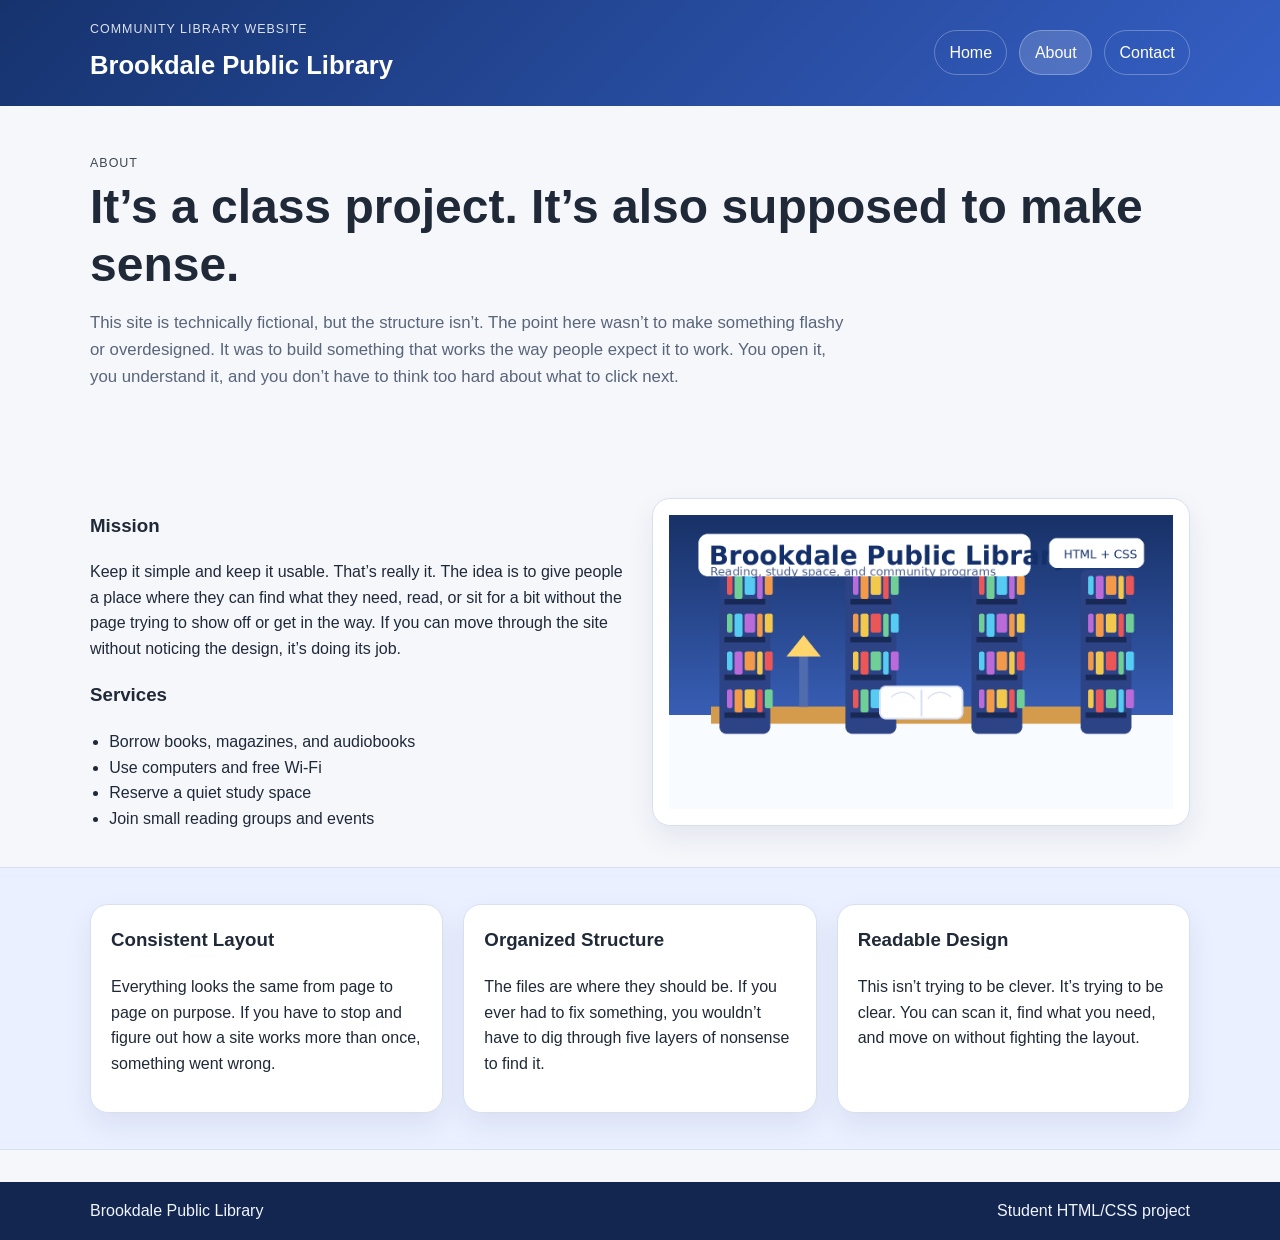
==== about.html @ 81ed8cd7 "Update about.html" ====
<!DOCTYPE html>
<html lang="en">
<head>
  <meta charset="UTF-8">
  <meta name="viewport" content="width=device-width, initial-scale=1.0">
  <title>Brookdale Public Library | About</title>
  <link rel="stylesheet" href="css/style.css">
</head>
<body>
  <header class="site-header">
    <div class="container header-row">
      <div>
        <p class="eyebrow">Community Library Website</p>
        <h1 class="site-title">Brookdale Public Library</h1>
      </div>
      <nav class="site-nav" aria-label="Main navigation">
        <a href="index.html">Home</a>
        <a class="active" href="about.html">About</a>
        <a href="contact.html">Contact</a>
      </nav>
    </div>
  </header>

  <main>
    <section class="page-banner">
      <div class="container">
        <p class="eyebrow">About</p>
        <h2>It’s a class project. It’s also supposed to make sense.</h2>
        <p class="lead narrow">
          This site is technically fictional, but the structure isn’t. The point here wasn’t to make something flashy or overdesigned.
          It was to build something that works the way people expect it to work. You open it, you understand it, and you don’t have to think too hard about what to click next.
        </p>
      </div>
    </section>

    <section class="section">
      <div class="container two-column">
        <div>
          <h3>Mission</h3>
          <p>
            Keep it simple and keep it usable. That’s really it.
            The idea is to give people a place where they can find what they need, read, or sit for a bit without the page trying to show off or get in the way.
            If you can move through the site without noticing the design, it’s doing its job.
          </p>

          <h3>Services</h3>
          <ul class="plain-list">
            <li>Borrow books, magazines, and audiobooks</li>
            <li>Use computers and free Wi-Fi</li>
            <li>Reserve a quiet study space</li>
            <li>Join small reading groups and events</li>
          </ul>
        </div>

        <div class="image-panel">
          <img src="images/library-banner.png" alt="Library shelves with books and a reading lamp">
        </div>
      </div>
    </section>

    <section class="section section-alt">
      <div class="container card-grid">
        <article class="card">
          <h3>Consistent Layout</h3>
          <p>
            Everything looks the same from page to page on purpose.
            If you have to stop and figure out how a site works more than once, something went wrong.
          </p>
        </article>

        <article class="card">
          <h3>Organized Structure</h3>
          <p>
            The files are where they should be. If you ever had to fix something, you wouldn’t have to dig through five layers of nonsense to find it.
          </p>
        </article>

        <article class="card">
          <h3>Readable Design</h3>
          <p>
            This isn’t trying to be clever. It’s trying to be clear.
            You can scan it, find what you need, and move on without fighting the layout.
          </p>
        </article>
      </div>
    </section>
  </main>

  <footer class="site-footer">
    <div class="container footer-row">
      <p>Brookdale Public Library</p>
      <p>Student HTML/CSS project</p>
    </div>
  </footer>
</body>
</html>
---- css/style.css ----
:root {
  --bg: #f5f7fb;
  --surface: #ffffff;
  --surface-alt: #eaf0ff;
  --text: #1f2937;
  --muted: #596579;
  --border: #d8e0f0;
  --accent: #3157b7;
  --accent-dark: #1f3d87;
  --shadow: 0 12px 28px rgba(20, 38, 85, 0.08);
}

* {
  box-sizing: border-box;
}

body {
  margin: 0;
  font-family: Arial, Helvetica, sans-serif;
  color: var(--text);
  background: var(--bg);
  line-height: 1.6;
}

a {
  color: var(--accent-dark);
}

img {
  max-width: 100%;
  display: block;
}

.container {
  width: min(1100px, calc(100% - 2rem));
  margin: 0 auto;
}

.site-header {
  background: linear-gradient(135deg, #16336e, #355fc5);
  color: #fff;
  padding: 1.25rem 0;
}

.header-row {
  display: flex;
  justify-content: space-between;
  align-items: center;
  gap: 1rem;
  flex-wrap: wrap;
}

.eyebrow {
  margin: 0 0 0.3rem;
  text-transform: uppercase;
  letter-spacing: 0.08em;
  font-size: 0.78rem;
  opacity: 0.85;
}

.site-title {
  margin: 0;
  font-size: clamp(1.6rem, 2vw, 2.2rem);
}

.site-nav {
  display: flex;
  gap: 0.75rem;
  flex-wrap: wrap;
}

.site-nav a {
  color: #fff;
  text-decoration: none;
  padding: 0.55rem 0.9rem;
  border-radius: 999px;
  border: 1px solid rgba(255, 255, 255, 0.28);
}

.site-nav a:hover,
.site-nav a.active {
  background: rgba(255, 255, 255, 0.16);
}

.hero,
.page-banner {
  padding: 3rem 0;
}

.hero-grid,
.two-column,
.info-grid {
  display: grid;
  gap: 1.5rem;
  align-items: center;
}

.hero-grid,
.two-column {
  grid-template-columns: repeat(2, minmax(0, 1fr));
}

.info-grid {
  grid-template-columns: repeat(2, minmax(0, 1fr));
}

.hero h2,
.page-banner h2,
.section-title {
  margin-top: 0;
  line-height: 1.2;
}

.hero h2,
.page-banner h2 {
  font-size: clamp(2rem, 4vw, 3rem);
  margin-bottom: 1rem;
}

.lead {
  color: var(--muted);
  font-size: 1.05rem;
}

.narrow {
  max-width: 760px;
}

.hero-image-card,
.image-panel,
.info-box,
.card {
  background: var(--surface);
  border: 1px solid var(--border);
  border-radius: 18px;
  box-shadow: var(--shadow);
}

.hero-image-card,
.image-panel {
  padding: 1rem;
}

.button-row {
  display: flex;
  gap: 0.75rem;
  flex-wrap: wrap;
  margin-top: 1.25rem;
}

.button {
  display: inline-block;
  background: var(--accent);
  color: #fff;
  text-decoration: none;
  padding: 0.8rem 1.15rem;
  border-radius: 12px;
  font-weight: 700;
}

.button-secondary {
  background: transparent;
  color: var(--accent-dark);
  border: 1px solid var(--accent-dark);
}

.section {
  padding: 2.25rem 0;
}

.section-alt {
  background: var(--surface-alt);
  border-top: 1px solid var(--border);
  border-bottom: 1px solid var(--border);
}

.card-grid,
.contact-grid {
  display: grid;
  gap: 1.25rem;
}

.card-grid {
  grid-template-columns: repeat(3, minmax(0, 1fr));
}

.contact-grid {
  grid-template-columns: repeat(2, minmax(0, 1fr));
}

.card,
.info-box {
  padding: 1.25rem;
}

.card h3,
.info-box h3 {
  margin-top: 0;
}

.plain-list {
  margin: 0;
  padding-left: 1.2rem;
}

.contact-card p {
  margin-bottom: 0;
}

.site-footer {
  background: #12264f;
  color: #f0f4ff;
  padding: 1rem 0;
  margin-top: 2rem;
}

.footer-row {
  display: flex;
  justify-content: space-between;
  gap: 1rem;
  flex-wrap: wrap;
}

.footer-row p {
  margin: 0;
}

@media (max-width: 800px) {
  .hero-grid,
  .two-column,
  .info-grid,
  .card-grid,
  .contact-grid {
    grid-template-columns: 1fr;
  }

  .site-nav {
    width: 100%;
  }
}
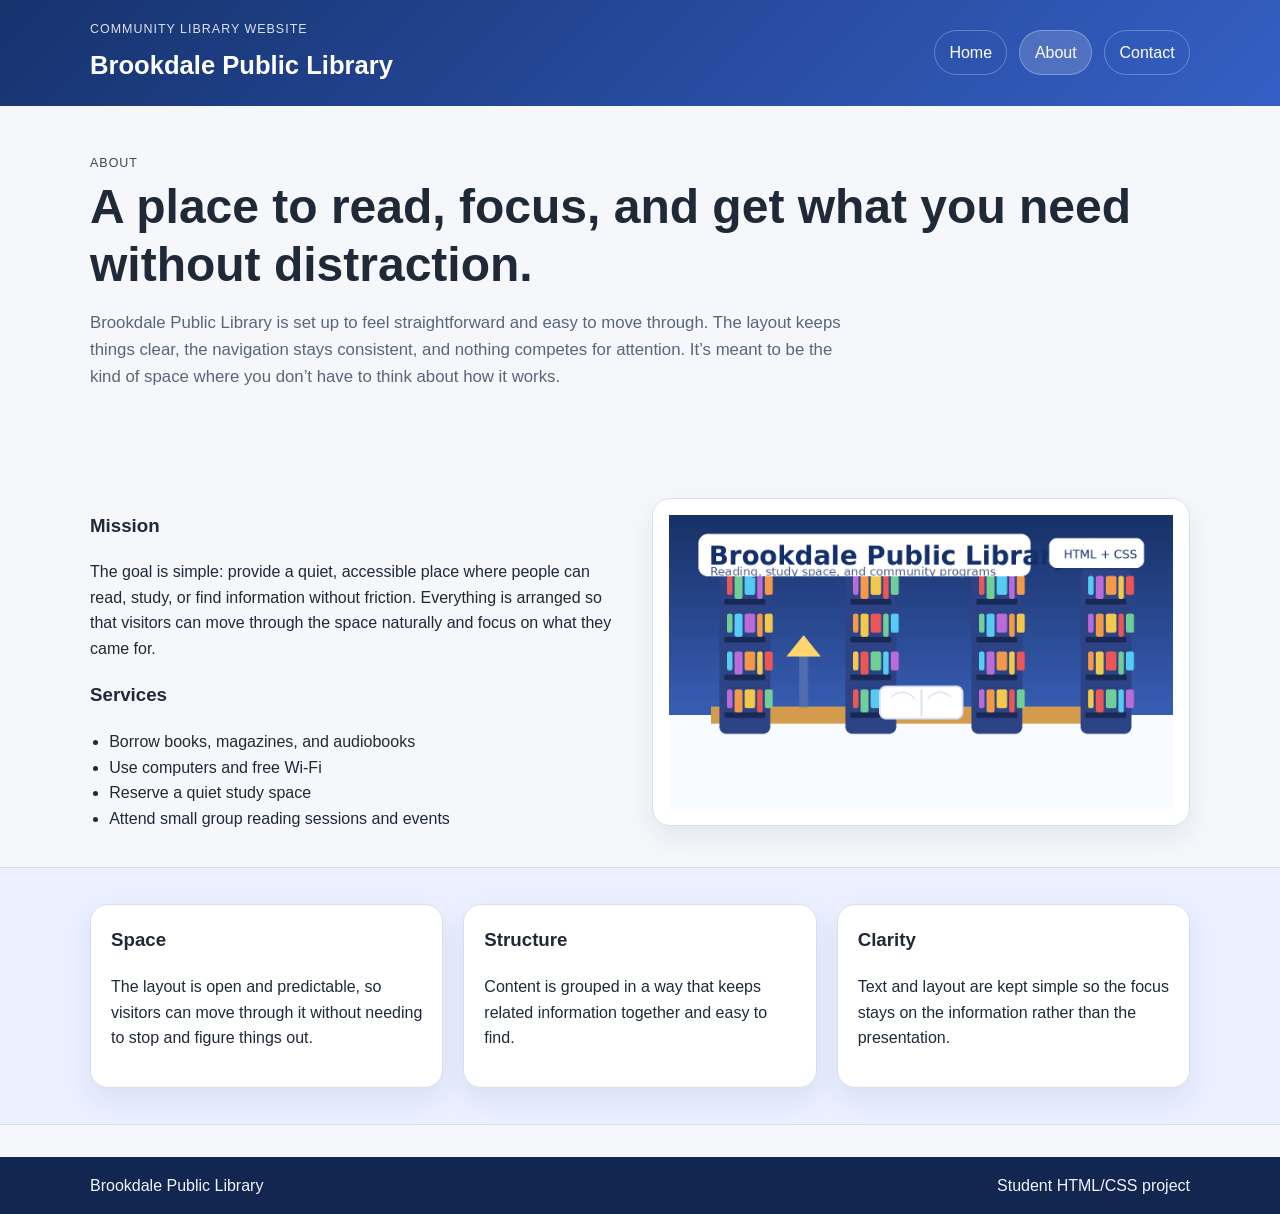
==== commit ae404430: "Update about.html" ====
--- a/about.html
+++ b/about.html
@@ -25,10 +25,11 @@
     <section class="page-banner">
       <div class="container">
         <p class="eyebrow">About</p>
-        <h2>It’s a class project. It’s also supposed to make sense.</h2>
+        <h2>A place to read, focus, and get what you need without distraction.</h2>
         <p class="lead narrow">
-          This site is technically fictional, but the structure isn’t. The point here wasn’t to make something flashy or overdesigned.
-          It was to build something that works the way people expect it to work. You open it, you understand it, and you don’t have to think too hard about what to click next.
+          Brookdale Public Library is set up to feel straightforward and easy to move through.
+          The layout keeps things clear, the navigation stays consistent, and nothing competes for attention.
+          It’s meant to be the kind of space where you don’t have to think about how it works.
         </p>
       </div>
     </section>
@@ -38,9 +39,8 @@
         <div>
           <h3>Mission</h3>
           <p>
-            Keep it simple and keep it usable. That’s really it.
-            The idea is to give people a place where they can find what they need, read, or sit for a bit without the page trying to show off or get in the way.
-            If you can move through the site without noticing the design, it’s doing its job.
+            The goal is simple: provide a quiet, accessible place where people can read, study, or find information without friction.
+            Everything is arranged so that visitors can move through the space naturally and focus on what they came for.
           </p>
 
           <h3>Services</h3>
@@ -48,7 +48,7 @@
             <li>Borrow books, magazines, and audiobooks</li>
             <li>Use computers and free Wi-Fi</li>
             <li>Reserve a quiet study space</li>
-            <li>Join small reading groups and events</li>
+            <li>Attend small group reading sessions and events</li>
           </ul>
         </div>
 
@@ -61,25 +61,23 @@
     <section class="section section-alt">
       <div class="container card-grid">
         <article class="card">
-          <h3>Consistent Layout</h3>
+          <h3>Space</h3>
           <p>
-            Everything looks the same from page to page on purpose.
-            If you have to stop and figure out how a site works more than once, something went wrong.
+            The layout is open and predictable, so visitors can move through it without needing to stop and figure things out.
           </p>
         </article>
 
         <article class="card">
-          <h3>Organized Structure</h3>
+          <h3>Structure</h3>
           <p>
-            The files are where they should be. If you ever had to fix something, you wouldn’t have to dig through five layers of nonsense to find it.
+            Content is grouped in a way that keeps related information together and easy to find.
           </p>
         </article>
 
         <article class="card">
-          <h3>Readable Design</h3>
+          <h3>Clarity</h3>
           <p>
-            This isn’t trying to be clever. It’s trying to be clear.
-            You can scan it, find what you need, and move on without fighting the layout.
+            Text and layout are kept simple so the focus stays on the information rather than the presentation.
           </p>
         </article>
       </div>
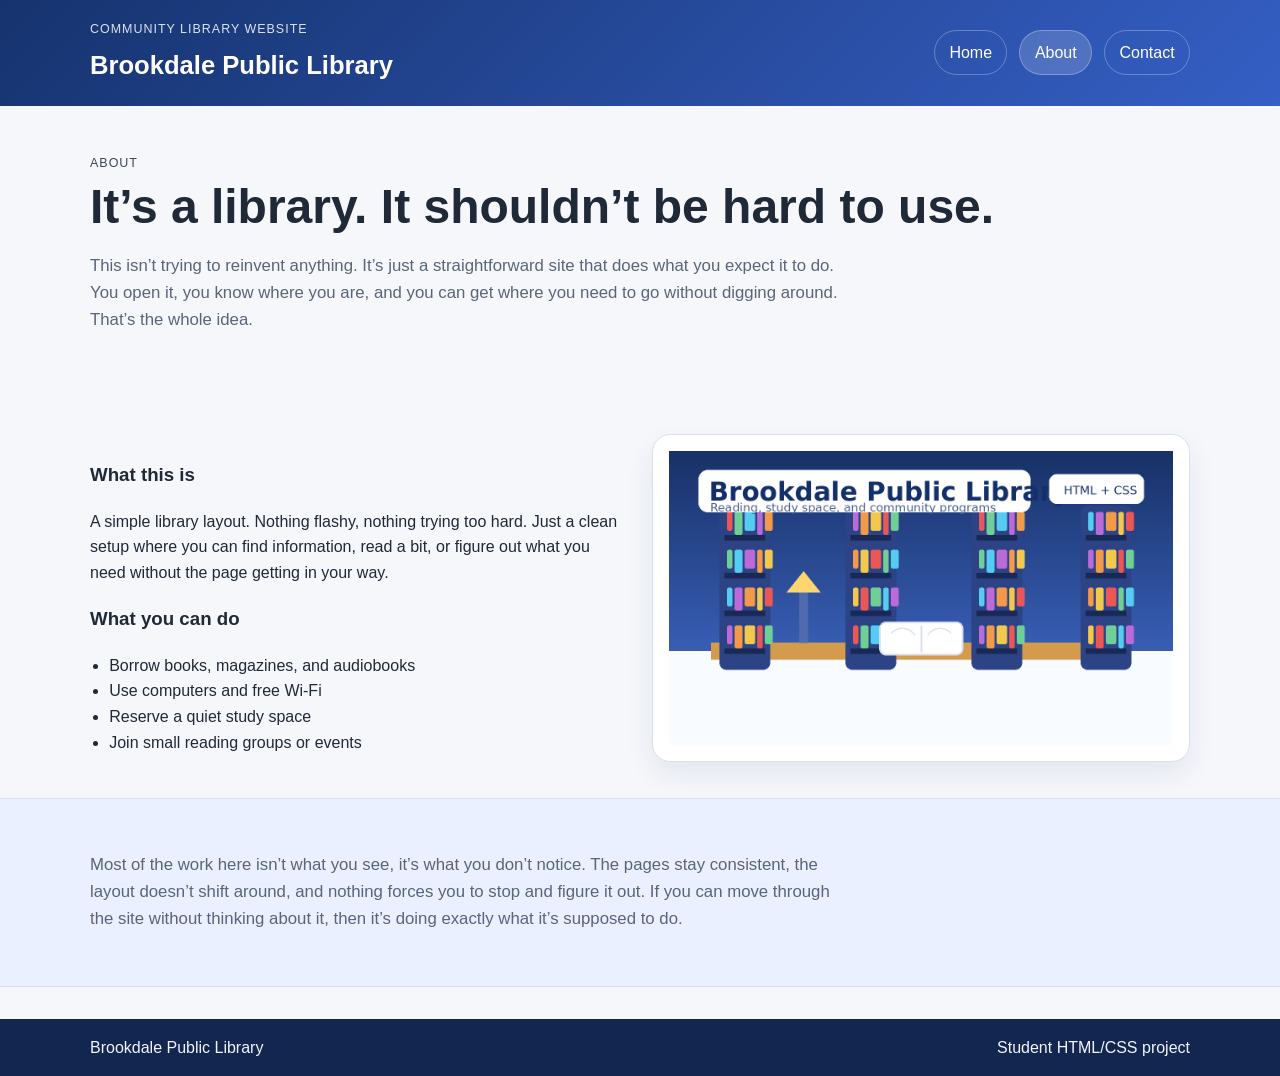
==== commit d0cf216a: "Update about.html" ====
--- a/about.html
+++ b/about.html
@@ -25,11 +25,11 @@
     <section class="page-banner">
       <div class="container">
         <p class="eyebrow">About</p>
-        <h2>A place to read, focus, and get what you need without distraction.</h2>
+        <h2>It’s a library. It shouldn’t be hard to use.</h2>
         <p class="lead narrow">
-          Brookdale Public Library is set up to feel straightforward and easy to move through.
-          The layout keeps things clear, the navigation stays consistent, and nothing competes for attention.
-          It’s meant to be the kind of space where you don’t have to think about how it works.
+          This isn’t trying to reinvent anything. It’s just a straightforward site that does what you expect it to do.
+          You open it, you know where you are, and you can get where you need to go without digging around.
+          That’s the whole idea.
         </p>
       </div>
     </section>
@@ -37,18 +37,18 @@
     <section class="section">
       <div class="container two-column">
         <div>
-          <h3>Mission</h3>
+          <h3>What this is</h3>
           <p>
-            The goal is simple: provide a quiet, accessible place where people can read, study, or find information without friction.
-            Everything is arranged so that visitors can move through the space naturally and focus on what they came for.
+            A simple library layout. Nothing flashy, nothing trying too hard.
+            Just a clean setup where you can find information, read a bit, or figure out what you need without the page getting in your way.
           </p>
 
-          <h3>Services</h3>
+          <h3>What you can do</h3>
           <ul class="plain-list">
             <li>Borrow books, magazines, and audiobooks</li>
             <li>Use computers and free Wi-Fi</li>
             <li>Reserve a quiet study space</li>
-            <li>Attend small group reading sessions and events</li>
+            <li>Join small reading groups or events</li>
           </ul>
         </div>
 
@@ -59,27 +59,12 @@
     </section>
 
     <section class="section section-alt">
-      <div class="container card-grid">
-        <article class="card">
-          <h3>Space</h3>
-          <p>
-            The layout is open and predictable, so visitors can move through it without needing to stop and figure things out.
-          </p>
-        </article>
-
-        <article class="card">
-          <h3>Structure</h3>
-          <p>
-            Content is grouped in a way that keeps related information together and easy to find.
-          </p>
-        </article>
-
-        <article class="card">
-          <h3>Clarity</h3>
-          <p>
-            Text and layout are kept simple so the focus stays on the information rather than the presentation.
-          </p>
-        </article>
+      <div class="container">
+        <p class="lead narrow">
+          Most of the work here isn’t what you see, it’s what you don’t notice.
+          The pages stay consistent, the layout doesn’t shift around, and nothing forces you to stop and figure it out.
+          If you can move through the site without thinking about it, then it’s doing exactly what it’s supposed to do.
+        </p>
       </div>
     </section>
   </main>
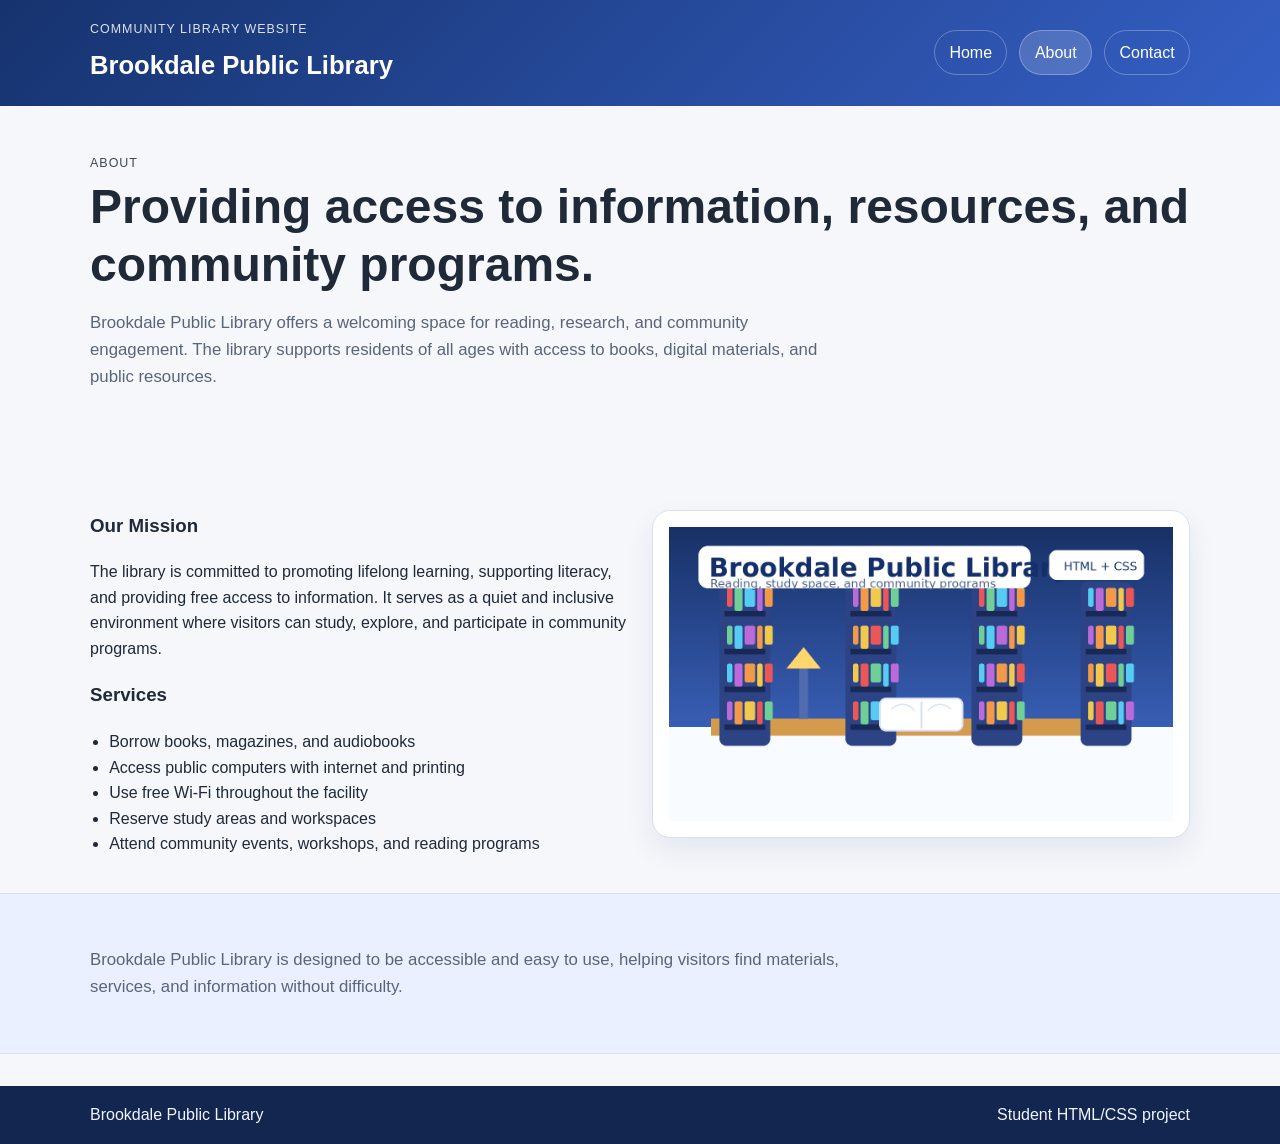
==== commit 47301639: "Update about.html" ====
--- a/about.html
+++ b/about.html
@@ -25,11 +25,10 @@
     <section class="page-banner">
       <div class="container">
         <p class="eyebrow">About</p>
-        <h2>It’s a library. It shouldn’t be hard to use.</h2>
+        <h2>Providing access to information, resources, and community programs.</h2>
         <p class="lead narrow">
-          This isn’t trying to reinvent anything. It’s just a straightforward site that does what you expect it to do.
-          You open it, you know where you are, and you can get where you need to go without digging around.
-          That’s the whole idea.
+          Brookdale Public Library offers a welcoming space for reading, research, and community engagement.
+          The library supports residents of all ages with access to books, digital materials, and public resources.
         </p>
       </div>
     </section>
@@ -37,18 +36,20 @@
     <section class="section">
       <div class="container two-column">
         <div>
-          <h3>What this is</h3>
+          <h3>Our Mission</h3>
           <p>
-            A simple library layout. Nothing flashy, nothing trying too hard.
-            Just a clean setup where you can find information, read a bit, or figure out what you need without the page getting in your way.
+            The library is committed to promoting lifelong learning, supporting literacy, and providing free access
+            to information. It serves as a quiet and inclusive environment where visitors can study, explore,
+            and participate in community programs.
           </p>
 
-          <h3>What you can do</h3>
+          <h3>Services</h3>
           <ul class="plain-list">
             <li>Borrow books, magazines, and audiobooks</li>
-            <li>Use computers and free Wi-Fi</li>
-            <li>Reserve a quiet study space</li>
-            <li>Join small reading groups or events</li>
+            <li>Access public computers with internet and printing</li>
+            <li>Use free Wi-Fi throughout the facility</li>
+            <li>Reserve study areas and workspaces</li>
+            <li>Attend community events, workshops, and reading programs</li>
           </ul>
         </div>
 
@@ -61,9 +62,8 @@
     <section class="section section-alt">
       <div class="container">
         <p class="lead narrow">
-          Most of the work here isn’t what you see, it’s what you don’t notice.
-          The pages stay consistent, the layout doesn’t shift around, and nothing forces you to stop and figure it out.
-          If you can move through the site without thinking about it, then it’s doing exactly what it’s supposed to do.
+          Brookdale Public Library is designed to be accessible and easy to use, helping visitors find materials,
+          services, and information without difficulty.
         </p>
       </div>
     </section>
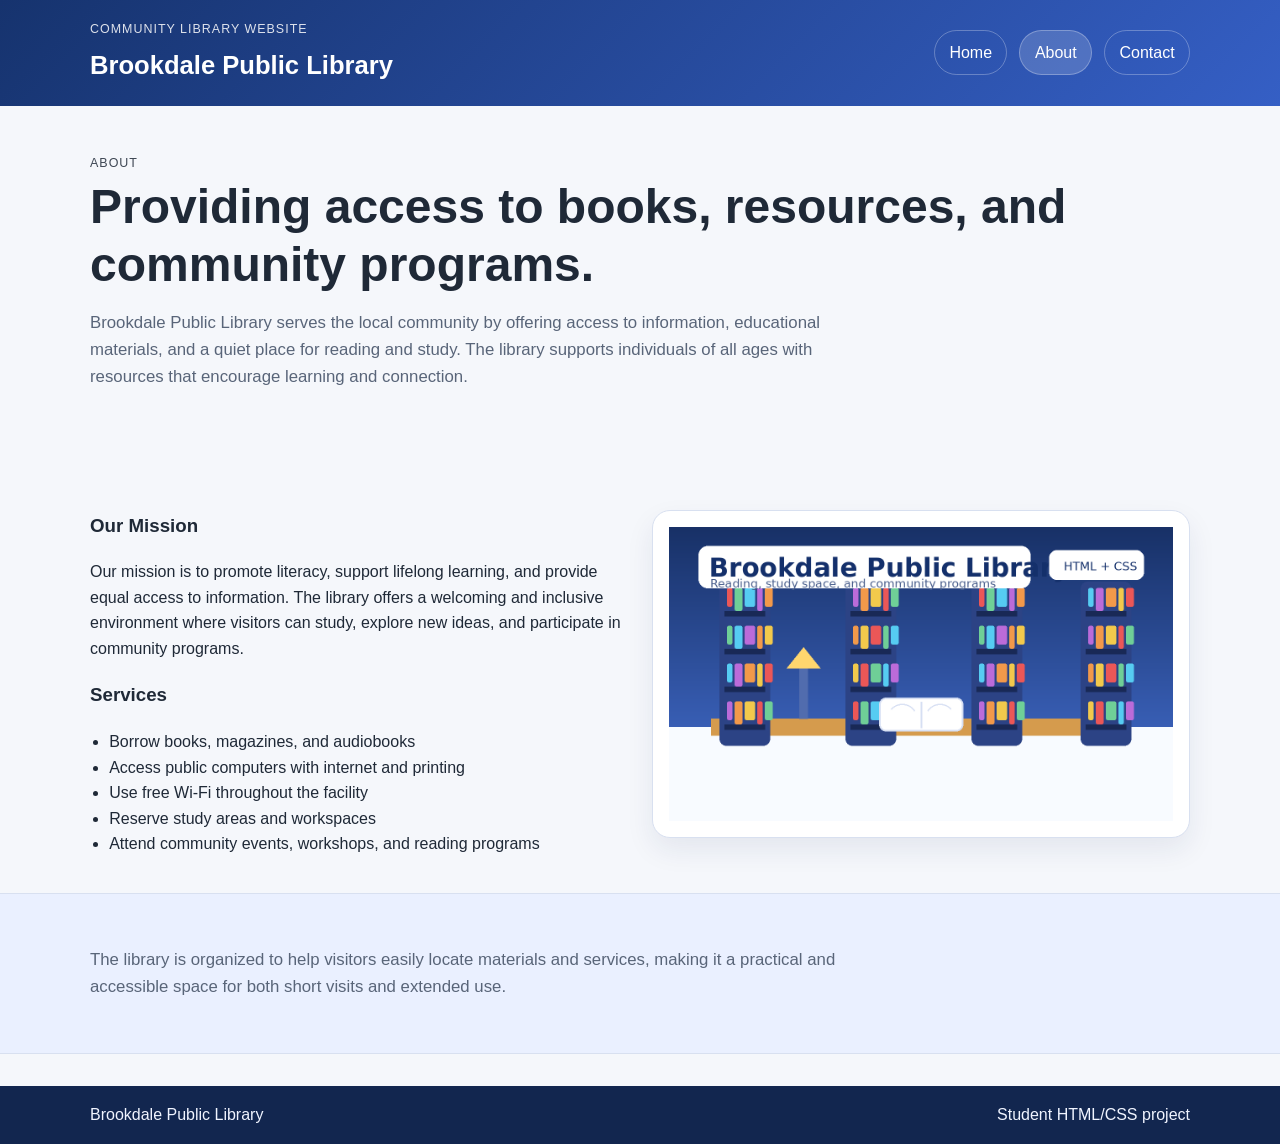
==== commit 8dfe0951: "Update about.html" ====
--- a/about.html
+++ b/about.html
@@ -25,10 +25,11 @@
     <section class="page-banner">
       <div class="container">
         <p class="eyebrow">About</p>
-        <h2>Providing access to information, resources, and community programs.</h2>
+        <h2>Providing access to books, resources, and community programs.</h2>
         <p class="lead narrow">
-          Brookdale Public Library offers a welcoming space for reading, research, and community engagement.
-          The library supports residents of all ages with access to books, digital materials, and public resources.
+          Brookdale Public Library serves the local community by offering access to information,
+          educational materials, and a quiet place for reading and study. The library supports
+          individuals of all ages with resources that encourage learning and connection.
         </p>
       </div>
     </section>
@@ -38,9 +39,9 @@
         <div>
           <h3>Our Mission</h3>
           <p>
-            The library is committed to promoting lifelong learning, supporting literacy, and providing free access
-            to information. It serves as a quiet and inclusive environment where visitors can study, explore,
-            and participate in community programs.
+            Our mission is to promote literacy, support lifelong learning, and provide equal access
+            to information. The library offers a welcoming and inclusive environment where visitors
+            can study, explore new ideas, and participate in community programs.
           </p>
 
           <h3>Services</h3>
@@ -62,8 +63,8 @@
     <section class="section section-alt">
       <div class="container">
         <p class="lead narrow">
-          Brookdale Public Library is designed to be accessible and easy to use, helping visitors find materials,
-          services, and information without difficulty.
+          The library is organized to help visitors easily locate materials and services,
+          making it a practical and accessible space for both short visits and extended use.
         </p>
       </div>
     </section>
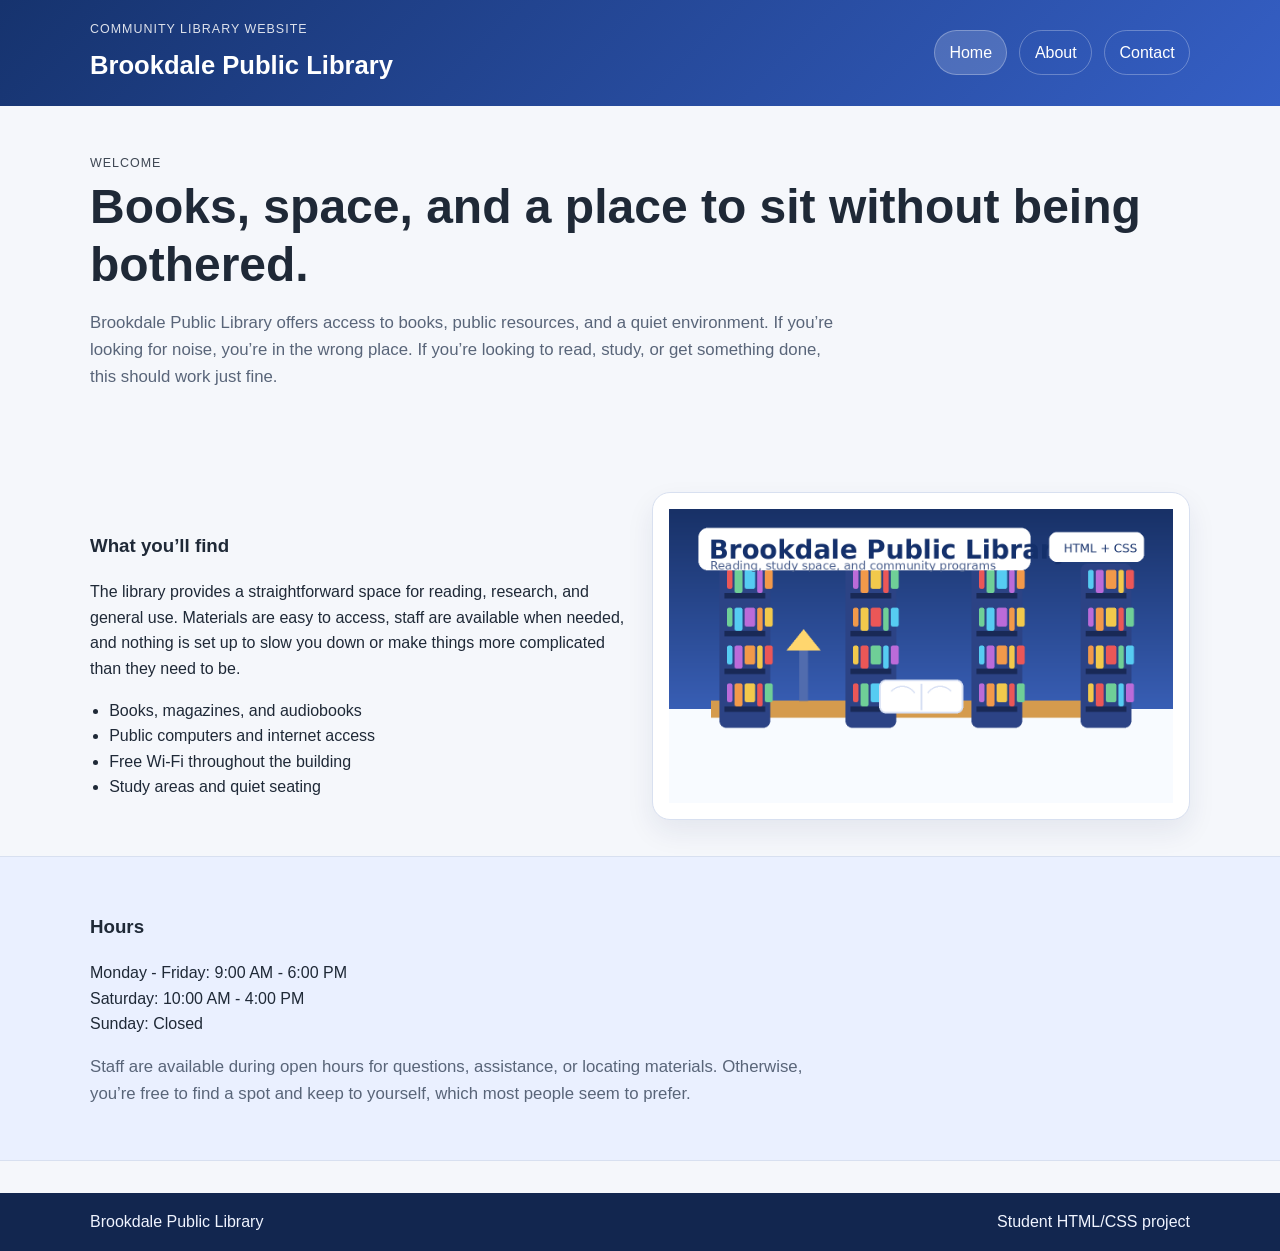
==== commit ed2b5f2b: "Update about.html" ====
--- a/about.html
+++ b/about.html
@@ -3,7 +3,7 @@
 <head>
   <meta charset="UTF-8">
   <meta name="viewport" content="width=device-width, initial-scale=1.0">
-  <title>Brookdale Public Library | About</title>
+  <title>Brookdale Public Library | Home</title>
   <link rel="stylesheet" href="css/style.css">
 </head>
 <body>
@@ -14,8 +14,8 @@
         <h1 class="site-title">Brookdale Public Library</h1>
       </div>
       <nav class="site-nav" aria-label="Main navigation">
-        <a href="index.html">Home</a>
-        <a class="active" href="about.html">About</a>
+        <a class="active" href="index.html">Home</a>
+        <a href="about.html">About</a>
         <a href="contact.html">Contact</a>
       </nav>
     </div>
@@ -24,12 +24,12 @@
   <main>
     <section class="page-banner">
       <div class="container">
-        <p class="eyebrow">About</p>
-        <h2>Providing access to books, resources, and community programs.</h2>
+        <p class="eyebrow">Welcome</p>
+        <h2>Books, space, and a place to sit without being bothered.</h2>
         <p class="lead narrow">
-          Brookdale Public Library serves the local community by offering access to information,
-          educational materials, and a quiet place for reading and study. The library supports
-          individuals of all ages with resources that encourage learning and connection.
+          Brookdale Public Library offers access to books, public resources, and a quiet environment.
+          If you’re looking for noise, you’re in the wrong place. If you’re looking to read, study, or
+          get something done, this should work just fine.
         </p>
       </div>
     </section>
@@ -37,20 +37,18 @@
     <section class="section">
       <div class="container two-column">
         <div>
-          <h3>Our Mission</h3>
+          <h3>What you’ll find</h3>
           <p>
-            Our mission is to promote literacy, support lifelong learning, and provide equal access
-            to information. The library offers a welcoming and inclusive environment where visitors
-            can study, explore new ideas, and participate in community programs.
+            The library provides a straightforward space for reading, research, and general use.
+            Materials are easy to access, staff are available when needed, and nothing is set up to
+            slow you down or make things more complicated than they need to be.
           </p>
 
-          <h3>Services</h3>
           <ul class="plain-list">
-            <li>Borrow books, magazines, and audiobooks</li>
-            <li>Access public computers with internet and printing</li>
-            <li>Use free Wi-Fi throughout the facility</li>
-            <li>Reserve study areas and workspaces</li>
-            <li>Attend community events, workshops, and reading programs</li>
+            <li>Books, magazines, and audiobooks</li>
+            <li>Public computers and internet access</li>
+            <li>Free Wi-Fi throughout the building</li>
+            <li>Study areas and quiet seating</li>
           </ul>
         </div>
 
@@ -62,9 +60,16 @@
 
     <section class="section section-alt">
       <div class="container">
+        <h3>Hours</h3>
+        <p>
+          Monday - Friday: 9:00 AM - 6:00 PM<br>
+          Saturday: 10:00 AM - 4:00 PM<br>
+          Sunday: Closed
+        </p>
+
         <p class="lead narrow">
-          The library is organized to help visitors easily locate materials and services,
-          making it a practical and accessible space for both short visits and extended use.
+          Staff are available during open hours for questions, assistance, or locating materials.
+          Otherwise, you’re free to find a spot and keep to yourself, which most people seem to prefer.
         </p>
       </div>
     </section>
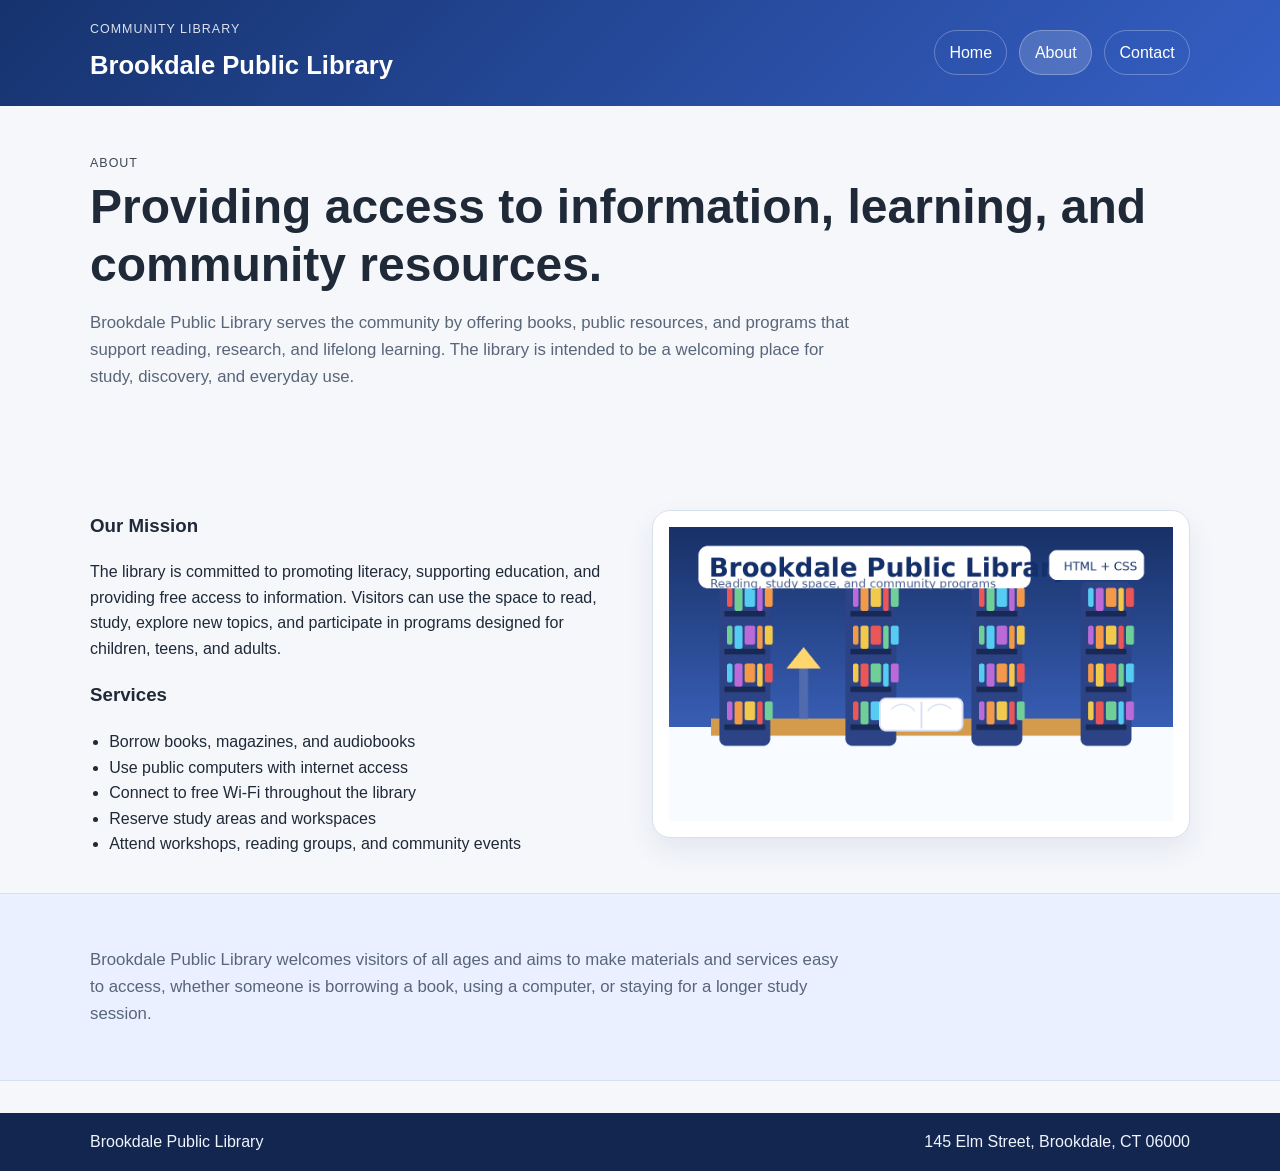
==== commit b79dc152: "Update about.html" ====
--- a/about.html
+++ b/about.html
@@ -3,19 +3,19 @@
 <head>
   <meta charset="UTF-8">
   <meta name="viewport" content="width=device-width, initial-scale=1.0">
-  <title>Brookdale Public Library | Home</title>
+  <title>Brookdale Public Library | About</title>
   <link rel="stylesheet" href="css/style.css">
 </head>
 <body>
   <header class="site-header">
     <div class="container header-row">
       <div>
-        <p class="eyebrow">Community Library Website</p>
+        <p class="eyebrow">Community Library</p>
         <h1 class="site-title">Brookdale Public Library</h1>
       </div>
       <nav class="site-nav" aria-label="Main navigation">
-        <a class="active" href="index.html">Home</a>
-        <a href="about.html">About</a>
+        <a href="index.html">Home</a>
+        <a class="active" href="about.html">About</a>
         <a href="contact.html">Contact</a>
       </nav>
     </div>
@@ -24,12 +24,11 @@
   <main>
     <section class="page-banner">
       <div class="container">
-        <p class="eyebrow">Welcome</p>
-        <h2>Books, space, and a place to sit without being bothered.</h2>
+        <p class="eyebrow">About</p>
+        <h2>Providing access to information, learning, and community resources.</h2>
         <p class="lead narrow">
-          Brookdale Public Library offers access to books, public resources, and a quiet environment.
-          If you’re looking for noise, you’re in the wrong place. If you’re looking to read, study, or
-          get something done, this should work just fine.
+          Brookdale Public Library serves the community by offering books, public resources, and programs that support reading, research, and lifelong learning.
+          The library is intended to be a welcoming place for study, discovery, and everyday use.
         </p>
       </div>
     </section>
@@ -37,18 +36,19 @@
     <section class="section">
       <div class="container two-column">
         <div>
-          <h3>What you’ll find</h3>
+          <h3>Our Mission</h3>
           <p>
-            The library provides a straightforward space for reading, research, and general use.
-            Materials are easy to access, staff are available when needed, and nothing is set up to
-            slow you down or make things more complicated than they need to be.
+            The library is committed to promoting literacy, supporting education, and providing free access to information.
+            Visitors can use the space to read, study, explore new topics, and participate in programs designed for children, teens, and adults.
           </p>
 
+          <h3>Services</h3>
           <ul class="plain-list">
-            <li>Books, magazines, and audiobooks</li>
-            <li>Public computers and internet access</li>
-            <li>Free Wi-Fi throughout the building</li>
-            <li>Study areas and quiet seating</li>
+            <li>Borrow books, magazines, and audiobooks</li>
+            <li>Use public computers with internet access</li>
+            <li>Connect to free Wi-Fi throughout the library</li>
+            <li>Reserve study areas and workspaces</li>
+            <li>Attend workshops, reading groups, and community events</li>
           </ul>
         </div>
 
@@ -60,16 +60,9 @@
 
     <section class="section section-alt">
       <div class="container">
-        <h3>Hours</h3>
-        <p>
-          Monday - Friday: 9:00 AM - 6:00 PM<br>
-          Saturday: 10:00 AM - 4:00 PM<br>
-          Sunday: Closed
-        </p>
-
         <p class="lead narrow">
-          Staff are available during open hours for questions, assistance, or locating materials.
-          Otherwise, you’re free to find a spot and keep to yourself, which most people seem to prefer.
+          Brookdale Public Library welcomes visitors of all ages and aims to make materials and services easy to access,
+          whether someone is borrowing a book, using a computer, or staying for a longer study session.
         </p>
       </div>
     </section>
@@ -78,7 +71,7 @@
   <footer class="site-footer">
     <div class="container footer-row">
       <p>Brookdale Public Library</p>
-      <p>Student HTML/CSS project</p>
+      <p>145 Elm Street, Brookdale, CT 06000</p>
     </div>
   </footer>
 </body>
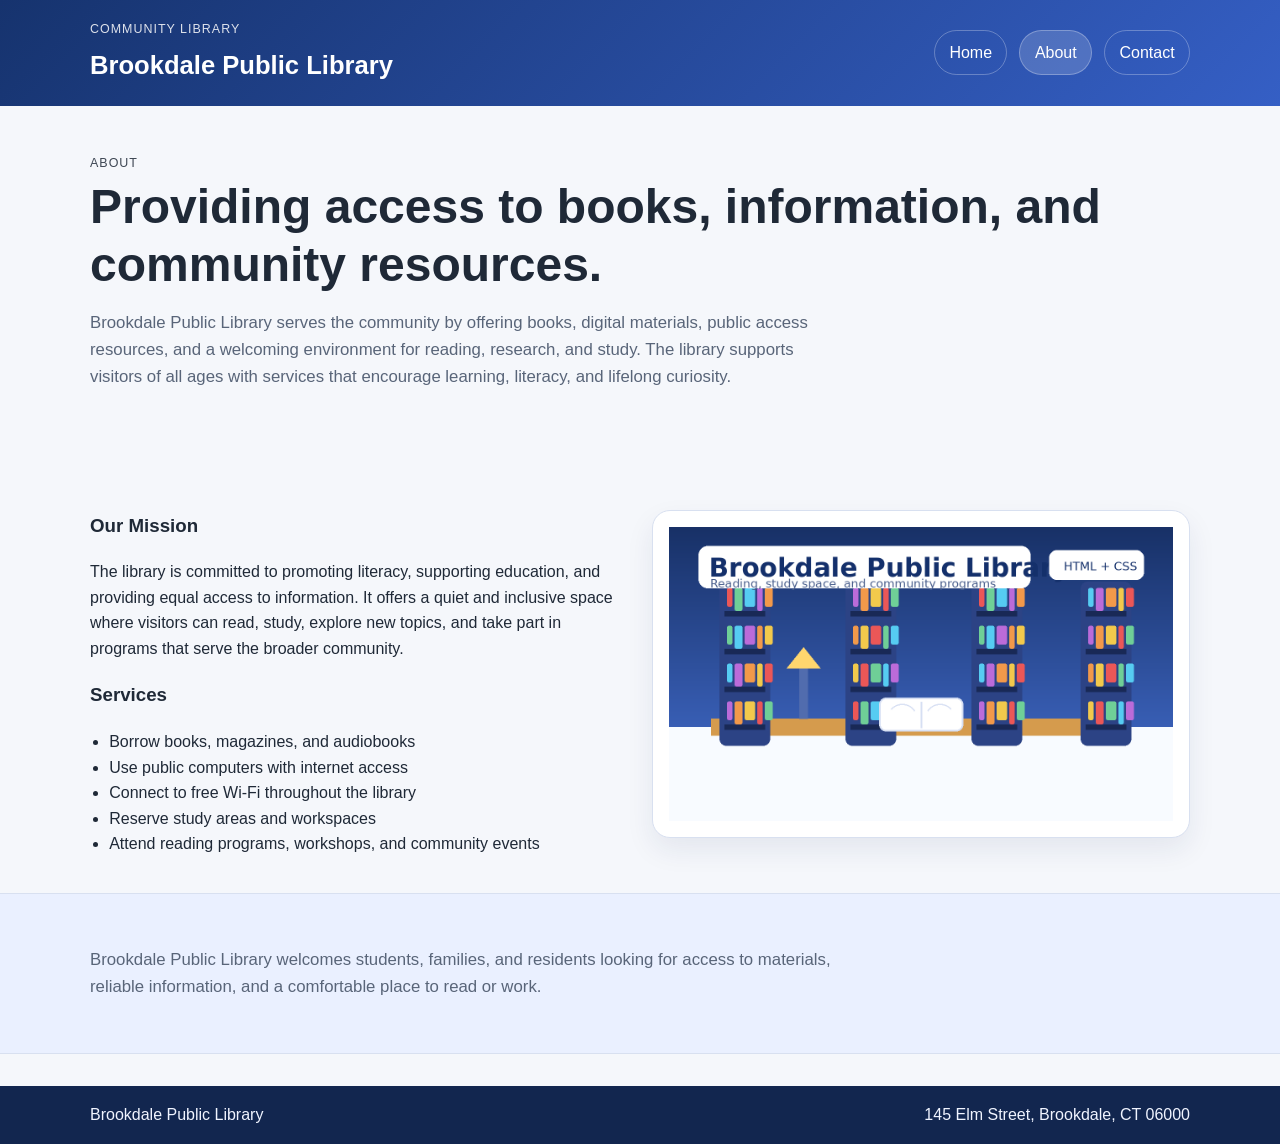
==== commit d242a845: "Update about.html" ====
--- a/about.html
+++ b/about.html
@@ -25,10 +25,11 @@
     <section class="page-banner">
       <div class="container">
         <p class="eyebrow">About</p>
-        <h2>Providing access to information, learning, and community resources.</h2>
+        <h2>Providing access to books, information, and community resources.</h2>
         <p class="lead narrow">
-          Brookdale Public Library serves the community by offering books, public resources, and programs that support reading, research, and lifelong learning.
-          The library is intended to be a welcoming place for study, discovery, and everyday use.
+          Brookdale Public Library serves the community by offering books, digital materials, public access resources,
+          and a welcoming environment for reading, research, and study. The library supports visitors of all ages
+          with services that encourage learning, literacy, and lifelong curiosity.
         </p>
       </div>
     </section>
@@ -38,8 +39,9 @@
         <div>
           <h3>Our Mission</h3>
           <p>
-            The library is committed to promoting literacy, supporting education, and providing free access to information.
-            Visitors can use the space to read, study, explore new topics, and participate in programs designed for children, teens, and adults.
+            The library is committed to promoting literacy, supporting education, and providing equal access to information.
+            It offers a quiet and inclusive space where visitors can read, study, explore new topics, and take part
+            in programs that serve the broader community.
           </p>
 
           <h3>Services</h3>
@@ -48,7 +50,7 @@
             <li>Use public computers with internet access</li>
             <li>Connect to free Wi-Fi throughout the library</li>
             <li>Reserve study areas and workspaces</li>
-            <li>Attend workshops, reading groups, and community events</li>
+            <li>Attend reading programs, workshops, and community events</li>
           </ul>
         </div>
 
@@ -61,8 +63,8 @@
     <section class="section section-alt">
       <div class="container">
         <p class="lead narrow">
-          Brookdale Public Library welcomes visitors of all ages and aims to make materials and services easy to access,
-          whether someone is borrowing a book, using a computer, or staying for a longer study session.
+          Brookdale Public Library welcomes students, families, and residents looking for access to materials,
+          reliable information, and a comfortable place to read or work.
         </p>
       </div>
     </section>
